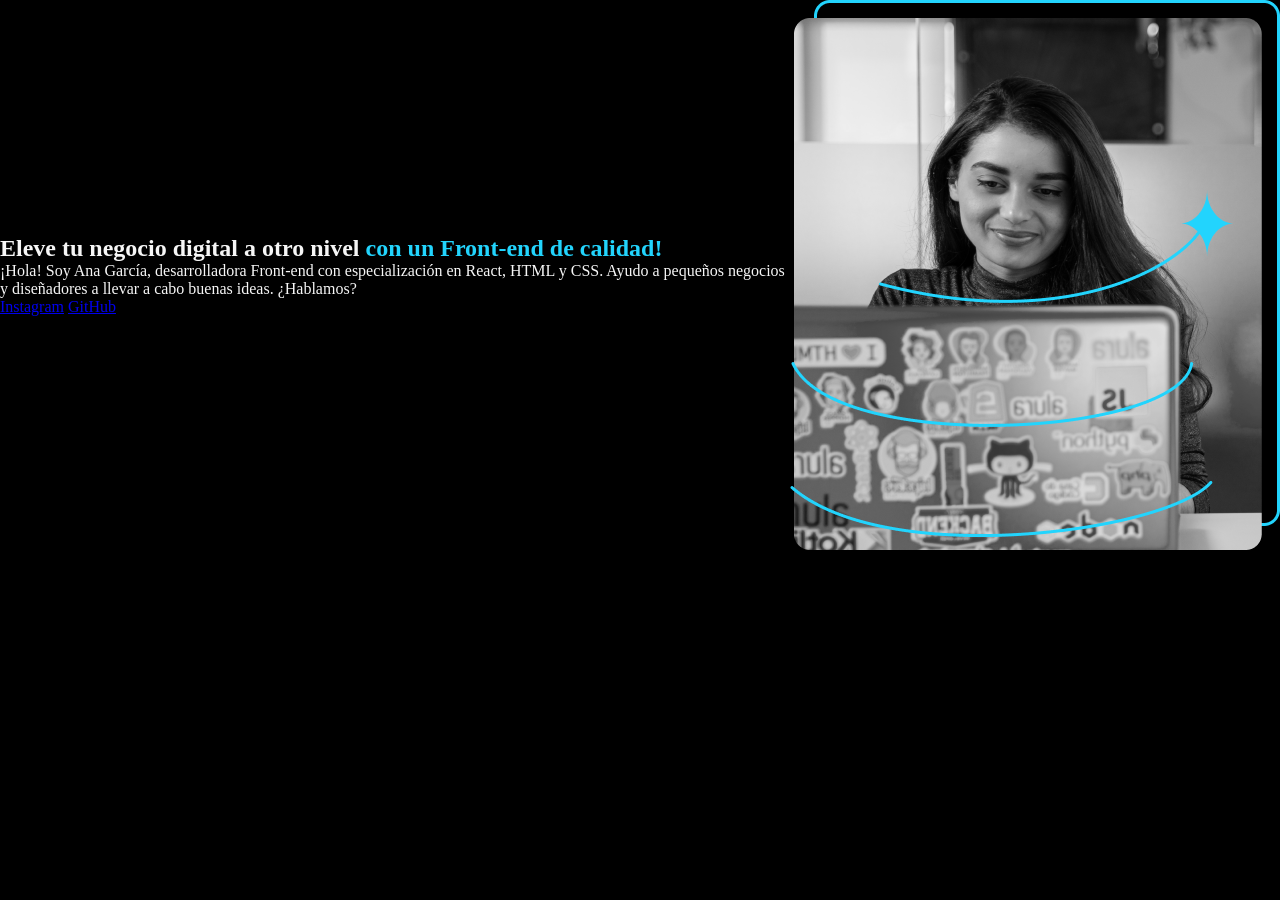
==== index.html @ 63399874 "Actualizando estilos, normalizando" ====
<!DOCTYPE html>
<html lang="es-mx">
<head>
    <meta charset="UTF-8"> 
    <meta http-equiv="X-UA-Compatible" content="IE=edge">
    <meta name="viewport" content="width=device-width, initial-scale=1.0">
    <title>Portafolio</title>
    <link rel="stylesheet" href="style.css">

</head>
<body>
    <header></header>
    <main class="presentacion">
        <section>
            <h1>
                Eleve tu negocio digital a otro nivel 
                <strong class="titulo-destaque">con un Front-end de calidad!
                </strong></h1>
                <p>¡Hola! Soy Ana García, desarrolladora Front-end con
                    especialización en React, HTML y CSS. Ayudo a pequeños
                    negocios y diseñadores a llevar a cabo buenas ideas.
                    ¿Hablamos?

                </p>
                <a href="https://instagram.com/">Instagram</a>
                <a href="https://github.com/">GitHub</a>
        </section>
            <img src="Imagem.png" alt="Foto de Ana García desarrolando un proyecto">
    </main>
    <footer></footer>
</body>
</html>
---- style.css ----
* {
    padding: 0;
    margin:0;
}

body{
    height: 100vh;
    box-sizing: border-box;
    background-color: #000000;
    color: #F6F6F6;
}


.titulo-destaque {
    color: #22D4FD; ;
}

.presentacion {
    display: flex;
    align-items: center;
}
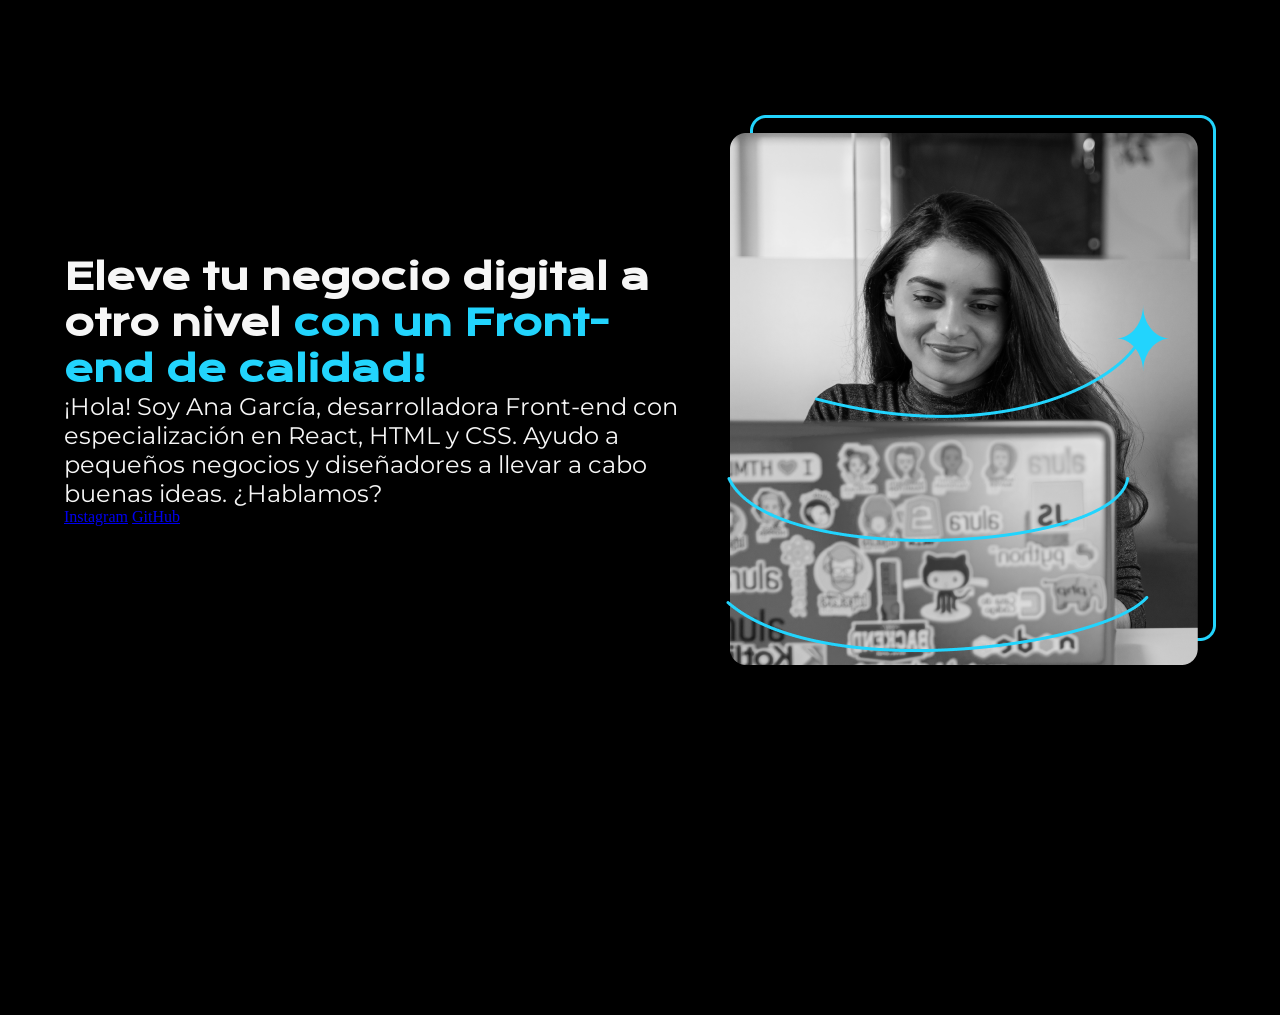
==== commit 622be984: "Agregando fuentes" ====
--- a/index.html
+++ b/index.html
@@ -11,12 +11,12 @@
 <body>
     <header></header>
     <main class="presentacion">
-        <section>
-            <h1>
+        <section class="presentacion__contenido">
+            <h1 class="presentacion__contenido__titulo">
                 Eleve tu negocio digital a otro nivel 
                 <strong class="titulo-destaque">con un Front-end de calidad!
                 </strong></h1>
-                <p>¡Hola! Soy Ana García, desarrolladora Front-end con
+                <p class="presentacion__contenido__texto">¡Hola! Soy Ana García, desarrolladora Front-end con
                     especialización en React, HTML y CSS. Ayudo a pequeños
                     negocios y diseñadores a llevar a cabo buenas ideas.
                     ¿Hablamos?
--- a/style.css
+++ b/style.css
@@ -1,21 +1,39 @@
+@import url("https://fonts.googleapis.com/css2?family=Krona+One&family=Montserrat:ital,wght@0,100..900;1,100..900&display=swap");
+
 * {
-    padding: 0;
-    margin:0;
+  padding: 0;
+  margin: 0;
 }
 
-body{
-    height: 100vh;
-    box-sizing: border-box;
-    background-color: #000000;
-    color: #F6F6F6;
+body {
+  height: 100vh;
+  box-sizing: border-box;
+  background-color: #000000;
+  color: #f6f6f6;
+  padding: 0 5%; 
 }
 
-
 .titulo-destaque {
-    color: #22D4FD; ;
+  color: #22d4fd;
 }
 
 .presentacion {
-    display: flex;
-    align-items: center;
-}+  display: flex;
+  align-items: center;
+  margin: 10% 0;
+  justify-content: space-between;
+}
+
+.presentacion__contenido {
+  width: 615px;
+}
+
+.presentacion__contenido__titulo {
+  font-size: 36px;
+  font-family: 'Krona One', sans-serif;
+}
+
+.presentacion__contenido__texto {
+  font-size: 24px;
+  font-family: 'Montserrat', sans-serif;
+}
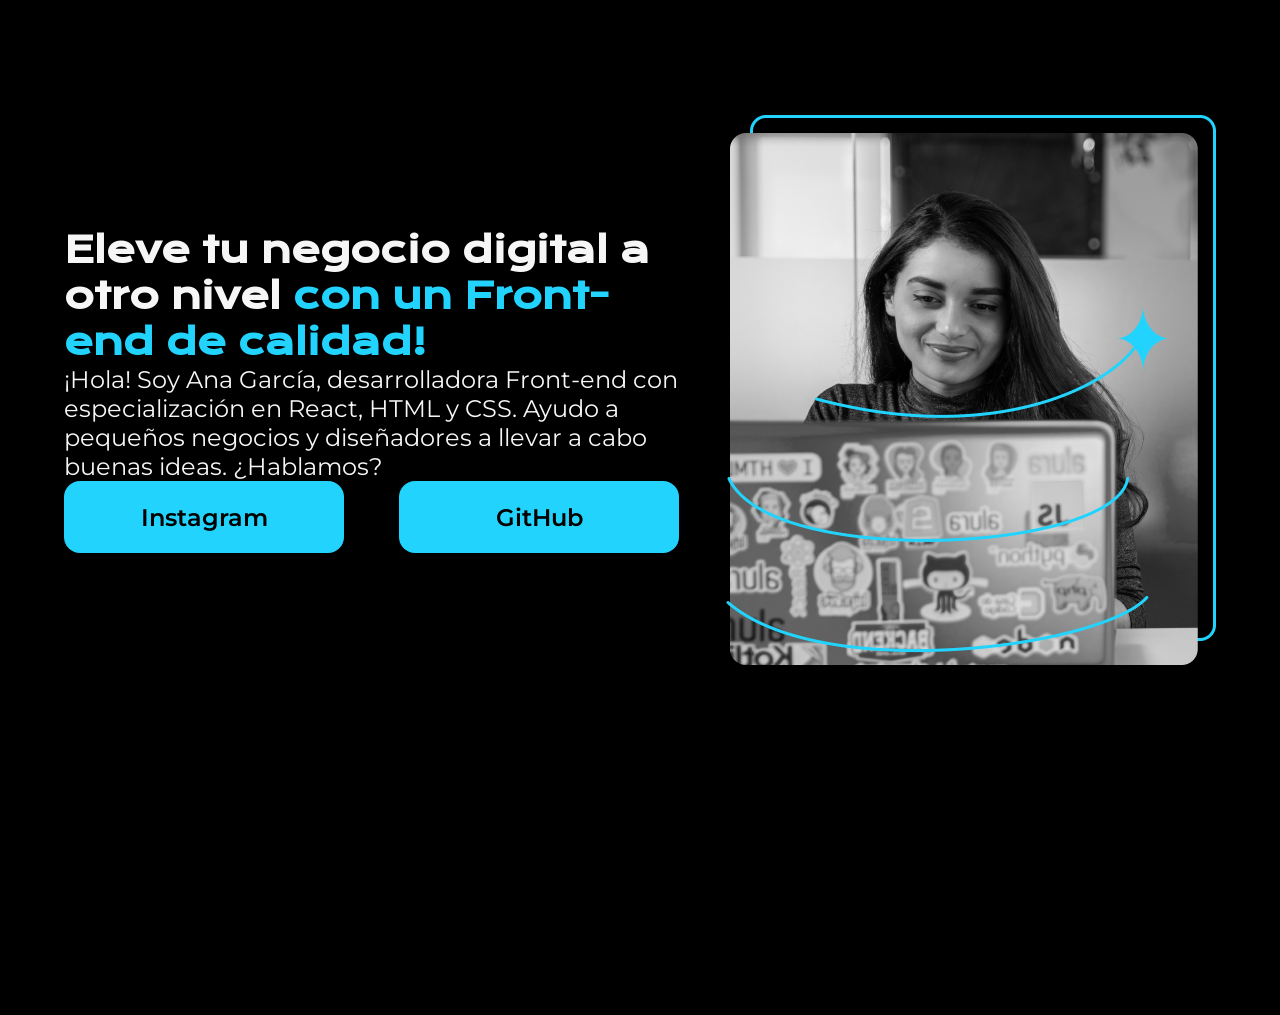
==== commit f4ed9291: "Mejorando botones" ====
--- a/index.html
+++ b/index.html
@@ -1,32 +1,32 @@
 <!DOCTYPE html>
 <html lang="es-mx">
-<head>
-    <meta charset="UTF-8"> 
-    <meta http-equiv="X-UA-Compatible" content="IE=edge">
-    <meta name="viewport" content="width=device-width, initial-scale=1.0">
+  <head>
+    <meta charset="UTF-8" />
+    <meta http-equiv="X-UA-Compatible" content="IE=edge" />
+    <meta name="viewport" content="width=device-width, initial-scale=1.0" />
     <title>Portafolio</title>
-    <link rel="stylesheet" href="style.css">
-
-</head>
-<body>
+    <link rel="stylesheet" href="style.css" />
+  </head>
+  <body>
     <header></header>
     <main class="presentacion">
-        <section class="presentacion__contenido">
-            <h1 class="presentacion__contenido__titulo">
-                Eleve tu negocio digital a otro nivel 
-                <strong class="titulo-destaque">con un Front-end de calidad!
-                </strong></h1>
-                <p class="presentacion__contenido__texto">¡Hola! Soy Ana García, desarrolladora Front-end con
-                    especialización en React, HTML y CSS. Ayudo a pequeños
-                    negocios y diseñadores a llevar a cabo buenas ideas.
-                    ¿Hablamos?
-
-                </p>
-                <a href="https://instagram.com/">Instagram</a>
-                <a href="https://github.com/">GitHub</a>
-        </section>
-            <img src="Imagem.png" alt="Foto de Ana García desarrolando un proyecto">
+      <section class="presentacion__contenido">
+        <h1 class="presentacion__contenido__titulo">
+          Eleve tu negocio digital a otro nivel
+          <strong class="titulo-destaque">con un Front-end de calidad! </strong>
+        </h1>
+        <p class="presentacion__contenido__texto">
+          ¡Hola! Soy Ana García, desarrolladora Front-end con especialización en
+          React, HTML y CSS. Ayudo a pequeños negocios y diseñadores a llevar a
+          cabo buenas ideas. ¿Hablamos?
+        </p>
+        <div class="presentacion__enlaces">
+          <a class="presentacion__enlaces__link" href="https://instagram.com/">Instagram</a>
+          <a class="presentacion__enlaces__link" href="https://github.com/">GitHub</a>
+        </div>
+      </section>
+      <img src="Imagem.png" alt="Foto de Ana García desarrolando un proyecto" />
     </main>
     <footer></footer>
-</body>
-</html>+  </body>
+</html>
--- a/style.css
+++ b/style.css
@@ -37,3 +37,21 @@
   font-size: 24px;
   font-family: 'Montserrat', sans-serif;
 }
+
+.presentacion__enlaces{
+  display: flex;
+  justify-content: space-between;
+}
+
+.presentacion__enlaces__link{
+  width: 280px;
+  background-color: #22d4fd;
+  text-align: center;
+  padding: 21.5px 0;
+  border-radius: 16px;
+  font-family: 'Montserrat', sans-serif;
+  font-size: 24px;
+  font-weight: 600;
+  text-decoration: none;
+  color: #000000;
+}
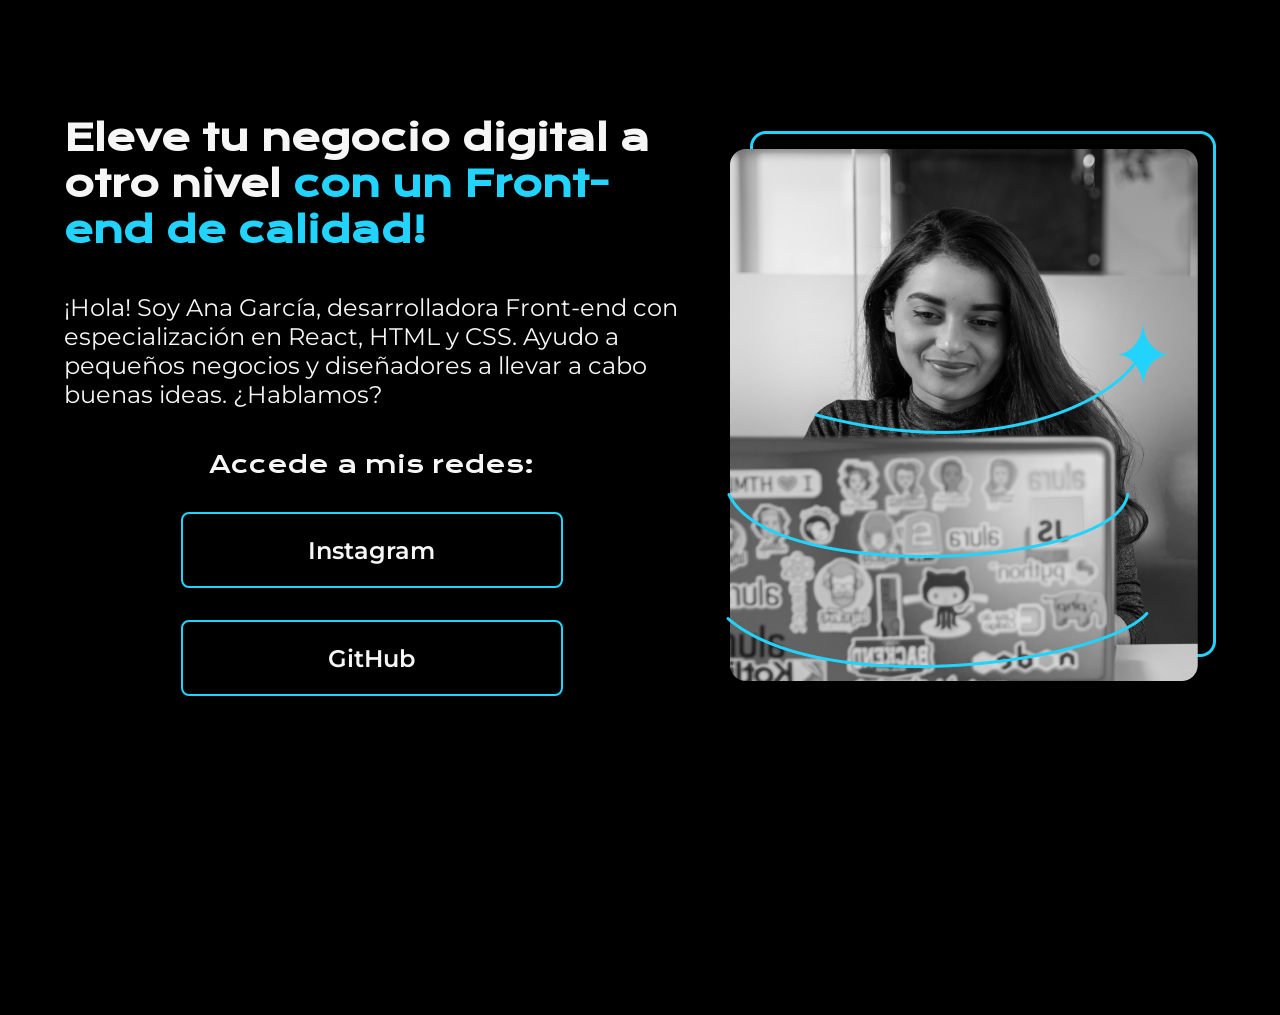
==== commit 9d53912f: "Actualizando diseño" ====
--- a/index.html
+++ b/index.html
@@ -21,6 +21,7 @@
           cabo buenas ideas. ¿Hablamos?
         </p>
         <div class="presentacion__enlaces">
+          <h2 class="presentacion__enlaces__subtitulo">Accede a mis redes: </h2>
           <a class="presentacion__enlaces__link" href="https://instagram.com/">Instagram</a>
           <a class="presentacion__enlaces__link" href="https://github.com/">GitHub</a>
         </div>
--- a/style.css
+++ b/style.css
@@ -26,6 +26,9 @@
 
 .presentacion__contenido {
   width: 615px;
+  display: flex;
+  flex-direction: column;
+  gap: 40px;
 }
 
 .presentacion__contenido__titulo {
@@ -41,17 +44,26 @@
 .presentacion__enlaces{
   display: flex;
   justify-content: space-between;
+  flex-direction: column;
+  align-items: center;
+  gap: 32px;
+}
+
+.presentacion__enlaces__subtitulo{
+  font-family: 'Krona One', sans-serif;
+  font-size: 24px;
+  font-weight: 400;
 }
 
 .presentacion__enlaces__link{
-  width: 280px;
-  background-color: #22d4fd;
+  width: 378px;
   text-align: center;
   padding: 21.5px 0;
-  border-radius: 16px;
+  border-radius: 8px;
   font-family: 'Montserrat', sans-serif;
   font-size: 24px;
   font-weight: 600;
   text-decoration: none;
-  color: #000000;
+  color: #f6f6f6;
+  border: 2px solid #22d4fd;
 }
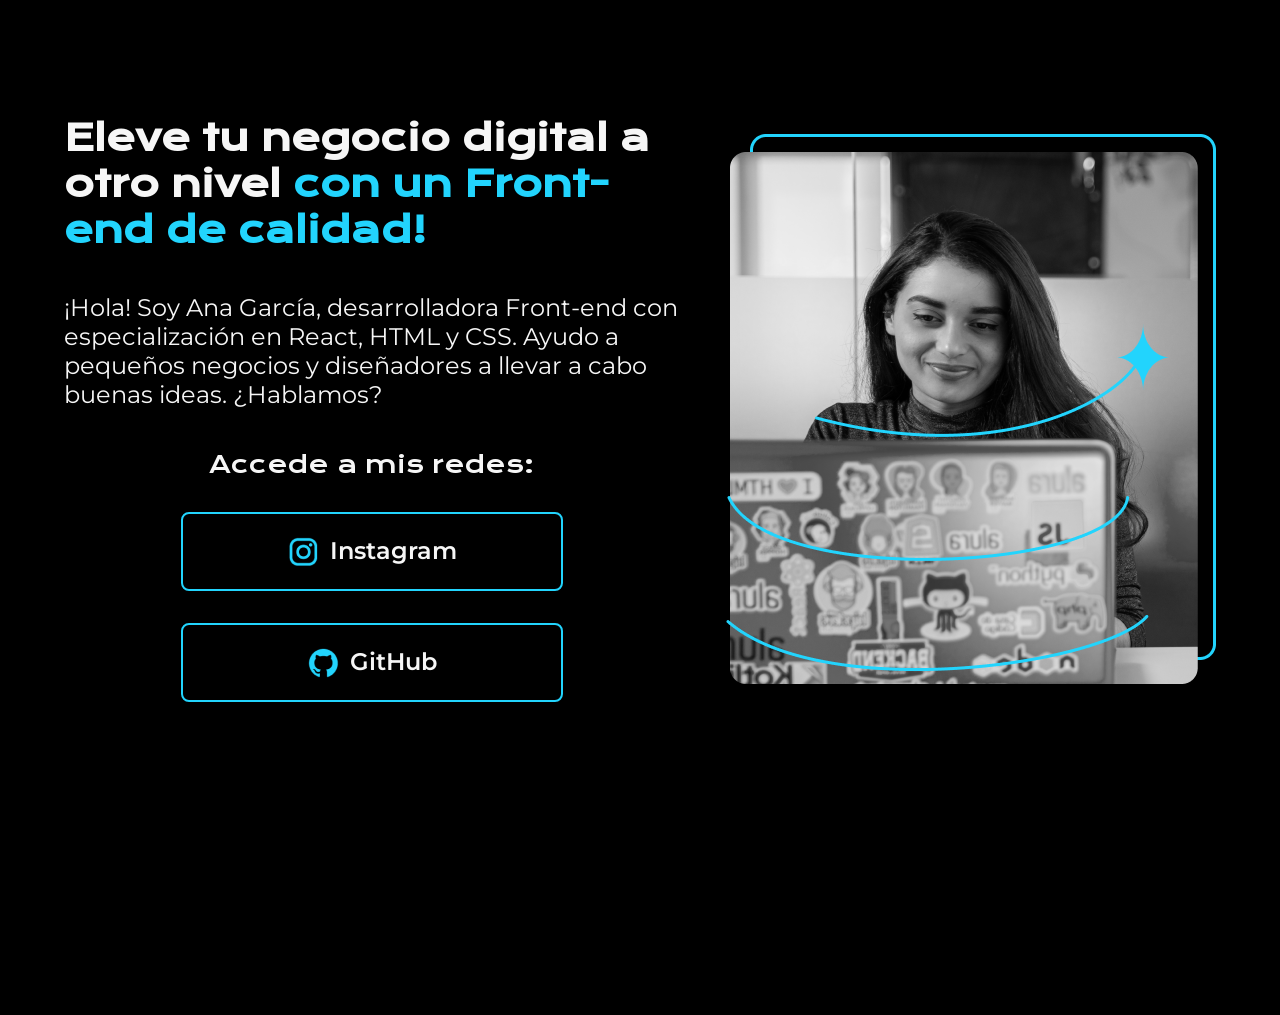
==== commit fd314c79: "Agregando iconos, mejorando botones" ====
--- a/index.html
+++ b/index.html
@@ -22,11 +22,16 @@
         </p>
         <div class="presentacion__enlaces">
           <h2 class="presentacion__enlaces__subtitulo">Accede a mis redes: </h2>
-          <a class="presentacion__enlaces__link" href="https://instagram.com/">Instagram</a>
-          <a class="presentacion__enlaces__link" href="https://github.com/">GitHub</a>
+          <a class="presentacion__enlaces__link" href="https://instagram.com/">
+            <img src="assets/instagram.png" alt="Instagram">
+            Instagram</a>
+          
+          <a class="presentacion__enlaces__link" href="https://github.com/">
+            <img src="assets/github.png" alt="GitHub">
+            GitHub</a>
         </div>
       </section>
-      <img src="Imagem.png" alt="Foto de Ana García desarrolando un proyecto" />
+      <img src="assets/Imagem.png" alt="Foto de Ana García desarrolando un proyecto" />
     </main>
     <footer></footer>
   </body>
--- a/style.css
+++ b/style.css
@@ -66,4 +66,12 @@
   text-decoration: none;
   color: #f6f6f6;
   border: 2px solid #22d4fd;
+  display: flex;
+  justify-content: center;
+  gap: 10px;
 }
+
+.presentacion__enlaces__link:hover{
+  cursor: pointer;
+  background-color: #272727;
+}
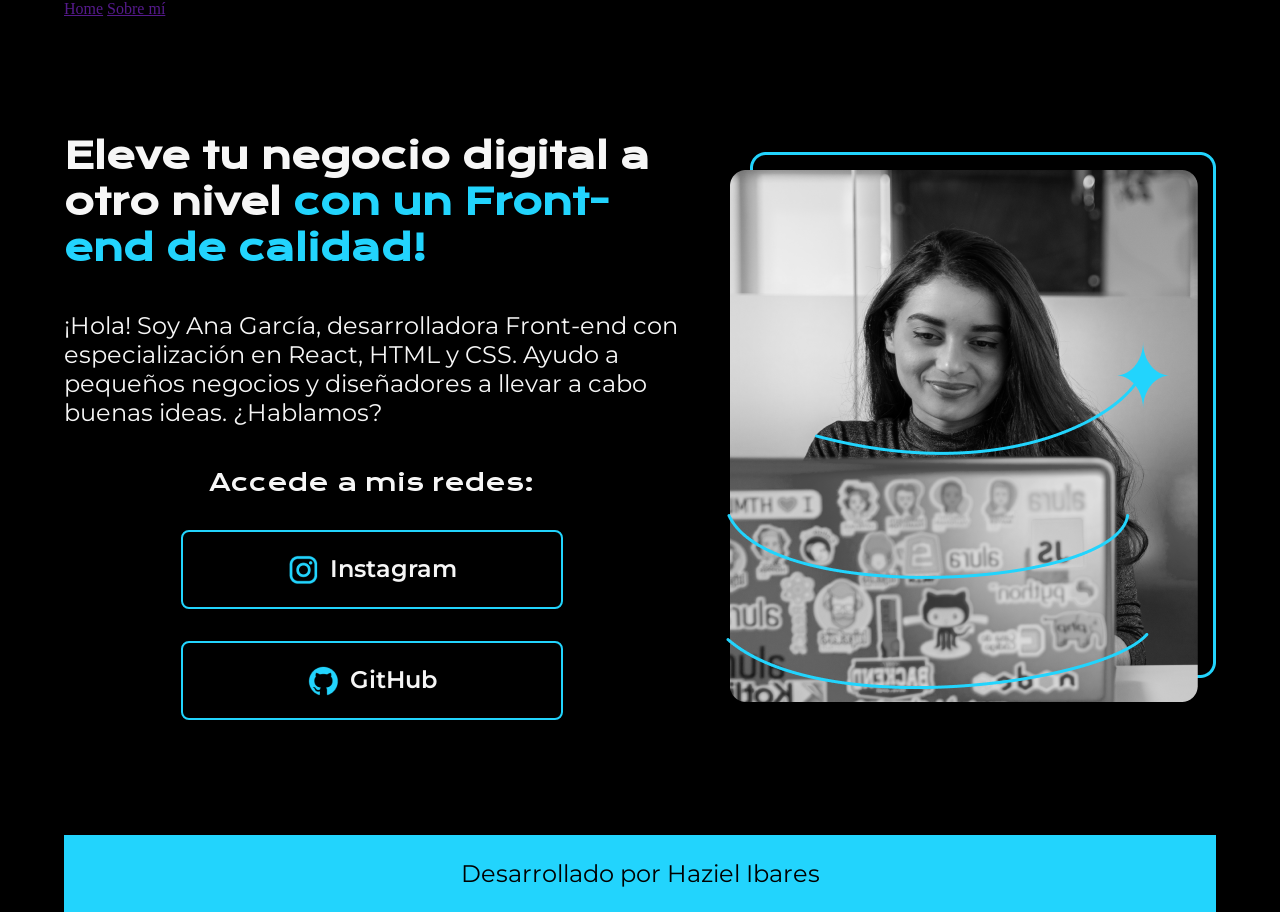
==== commit 31468385: "Agregando header y footer" ====
--- a/index.html
+++ b/index.html
@@ -8,7 +8,12 @@
     <link rel="stylesheet" href="style.css" />
   </head>
   <body>
-    <header></header>
+    <header class="header">
+      <nav class="header__nav">
+        <a class="header__nav__link" href="">Home</a>
+        <a class="header__nav__link" href="">Sobre mí</a>
+      </nav>
+    </header>
     <main class="presentacion">
       <section class="presentacion__contenido">
         <h1 class="presentacion__contenido__titulo">
@@ -33,6 +38,8 @@
       </section>
       <img src="assets/Imagem.png" alt="Foto de Ana García desarrolando un proyecto" />
     </main>
-    <footer></footer>
+    <footer class="footer">
+      <p>Desarrollado por Haziel Ibares</p>
+    </footer>
   </body>
 </html>
--- a/style.css
+++ b/style.css
@@ -6,7 +6,6 @@
 }
 
 body {
-  height: 100vh;
   box-sizing: border-box;
   background-color: #000000;
   color: #f6f6f6;
@@ -75,3 +74,14 @@
   cursor: pointer;
   background-color: #272727;
 }
+
+.footer {
+  background-color: #22d4fd;
+  padding: 24px;
+  color: #000000;
+  text-align: center;
+  font-family: 'Montserrat', sans-serif;
+  font-size: 24px;
+  font-weight: 400;
+}
+
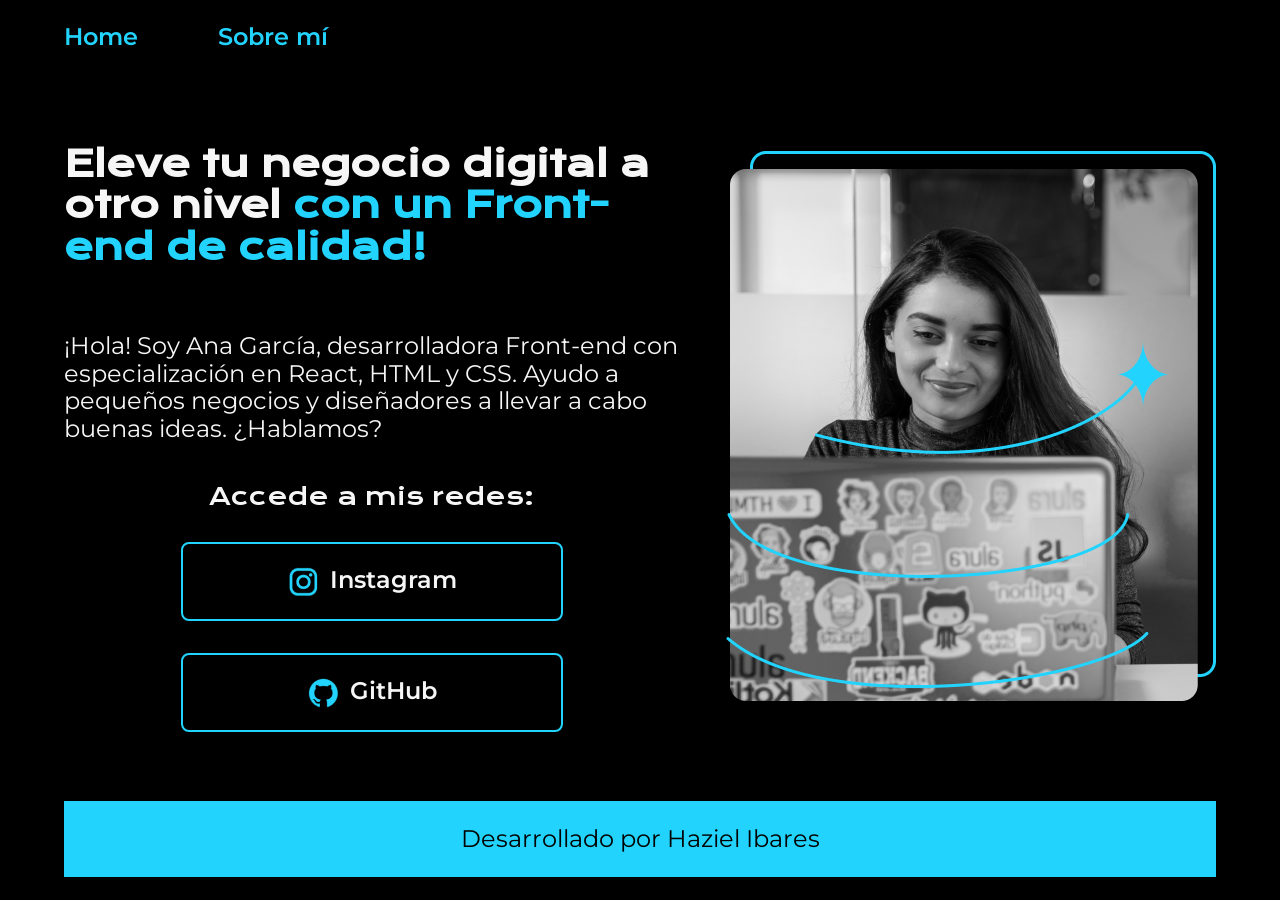
==== commit 45d65654: "Footer y header tewminada, pagina sobre mí agregada" ====
--- a/index.html
+++ b/index.html
@@ -5,13 +5,14 @@
     <meta http-equiv="X-UA-Compatible" content="IE=edge" />
     <meta name="viewport" content="width=device-width, initial-scale=1.0" />
     <title>Portafolio</title>
-    <link rel="stylesheet" href="style.css" />
+    <link rel="stylesheet" href="styles/normalize.css" />
+    <link rel="stylesheet" href="styles/style.css" />
   </head>
   <body>
     <header class="header">
       <nav class="header__nav">
-        <a class="header__nav__link" href="">Home</a>
-        <a class="header__nav__link" href="">Sobre mí</a>
+        <a class="header__nav__link" href="index.html">Home</a>
+        <a class="header__nav__link" href="about.html">Sobre mí</a>
       </nav>
     </header>
     <main class="presentacion">
--- a/styles/style.css
+++ b/styles/style.css
@@ -0,0 +1,104 @@
+@import url("https://fonts.googleapis.com/css2?family=Krona+One&family=Montserrat:ital,wght@0,100..900;1,100..900&display=swap");
+
+* {
+  padding: 0;
+  margin: 0;
+}
+
+body {
+  box-sizing: border-box;
+  background-color: #000000;
+  color: #f6f6f6;
+  padding: 0 5%; 
+}
+
+.header{
+  padding: 2% 0 0 0;
+}
+
+.header__nav{
+  display: flex;
+  gap: 80px;
+}
+
+.header__nav__link{
+  font-family: 'Montserrat', sans-serif;
+  font-size: 24px;
+  font-weight: 600;
+  text-decoration: none;
+  color: #22d4fd;
+}
+
+.presentacion {
+  display: flex;
+  align-items: center;
+  padding: 6% 0;
+  justify-content: space-between;
+}
+
+.presentacion__contenido {
+  width: 615px;
+  display: flex;
+  flex-direction: column;
+  gap: 40px;
+}
+
+.presentacion__contenido__titulo {
+  font-size: 36px;
+  font-family: 'Krona One', sans-serif;
+}
+
+.titulo-destaque {
+  color: #22d4fd;
+}
+
+.presentacion__contenido__texto {
+  font-size: 24px;
+  font-family: 'Montserrat', sans-serif;
+}
+
+.presentacion__enlaces{
+  display: flex;
+  justify-content: space-between;
+  flex-direction: column;
+  align-items: center;
+  gap: 32px;
+}
+
+.presentacion__enlaces__subtitulo{
+  font-family: 'Krona One', sans-serif;
+  font-size: 24px;
+  font-weight: 400;
+}
+
+.presentacion__enlaces__link{
+  width: 378px;
+  text-align: center;
+  padding: 21.5px 0;
+  border-radius: 8px;
+  font-family: 'Montserrat', sans-serif;
+  font-size: 24px;
+  font-weight: 600;
+  text-decoration: none;
+  color: #f6f6f6;
+  border: 2px solid #22d4fd;
+  display: flex;
+  justify-content: center;
+  gap: 10px;
+}
+
+.presentacion__enlaces__link:hover{
+  cursor: pointer;
+  background-color: #272727;
+}
+
+.footer {
+  background-color: #22d4fd;
+  padding: 24px;
+  color: #000000;
+  text-align: center;
+  font-family: 'Montserrat', sans-serif;
+  font-size: 24px;
+  font-weight: 400;
+}
+
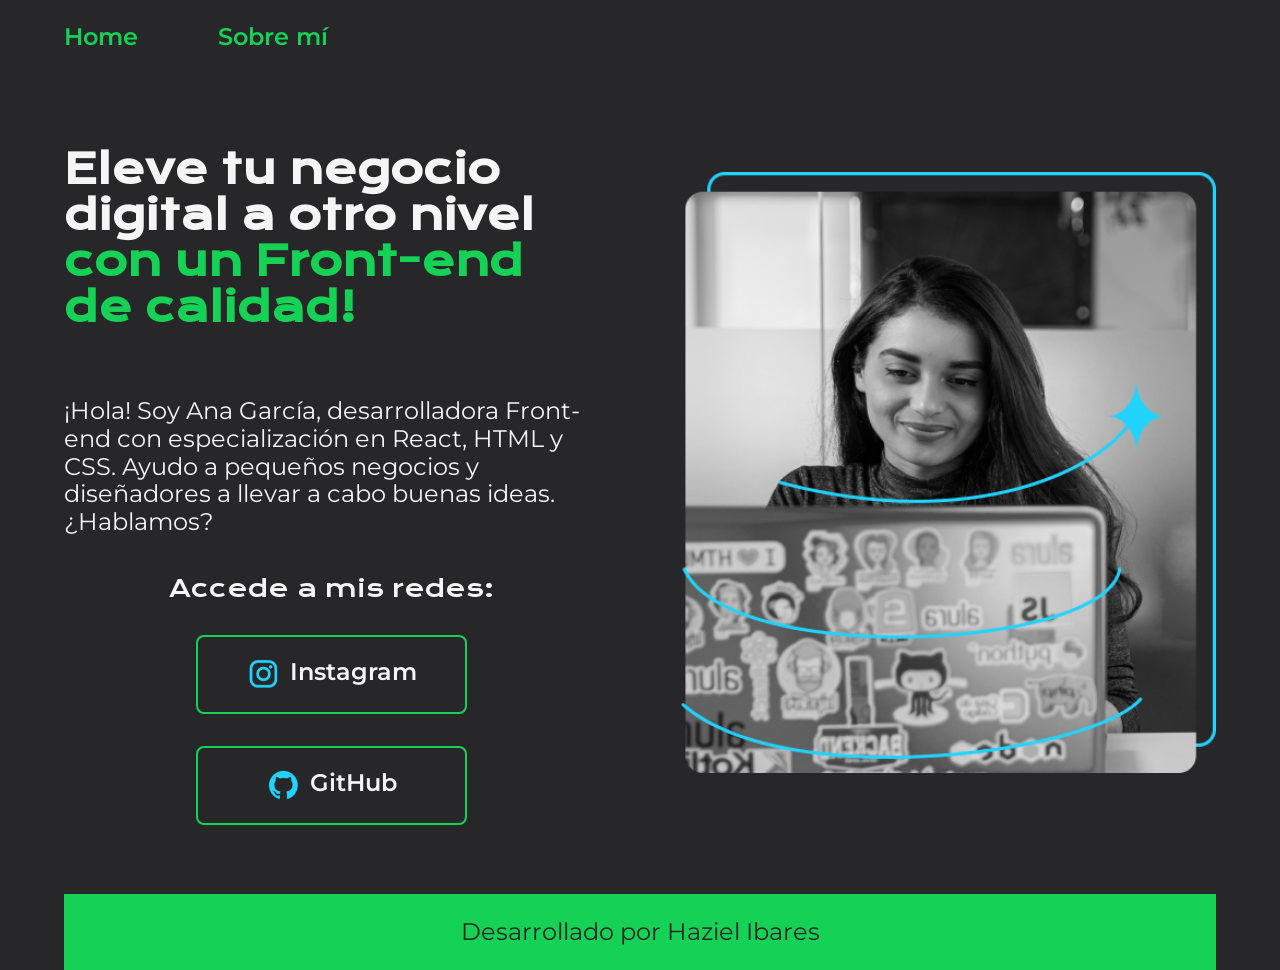
==== commit 90b0849b: "Agregando responsive a imagen, texto y botones" ====
--- a/index.html
+++ b/index.html
@@ -27,17 +27,23 @@
           cabo buenas ideas. ¿Hablamos?
         </p>
         <div class="presentacion__enlaces">
-          <h2 class="presentacion__enlaces__subtitulo">Accede a mis redes: </h2>
+          <h2 class="presentacion__enlaces__subtitulo">Accede a mis redes:</h2>
           <a class="presentacion__enlaces__link" href="https://instagram.com/">
-            <img src="assets/instagram.png" alt="Instagram">
-            Instagram</a>
-          
+            <img src="assets/instagram.png" alt="Instagram" />
+            Instagram</a
+          >
+
           <a class="presentacion__enlaces__link" href="https://github.com/">
-            <img src="assets/github.png" alt="GitHub">
-            GitHub</a>
+            <img src="assets/github.png" alt="GitHub" />
+            GitHub</a
+          >
         </div>
       </section>
-      <img src="assets/Imagem.png" alt="Foto de Ana García desarrolando un proyecto" />
+      <img
+        class="presentacion__imagen"
+        src="assets/Imagem.png"
+        alt="Foto de Ana García desarrolando un proyecto"
+      />
     </main>
     <footer class="footer">
       <p>Desarrollado por Haziel Ibares</p>
--- a/styles/style.css
+++ b/styles/style.css
@@ -1,4 +1,13 @@
 @import url("https://fonts.googleapis.com/css2?family=Krona+One&family=Montserrat:ital,wght@0,100..900;1,100..900&display=swap");
+
+:root{
+  --color-primario: #27272A;
+  --color-secundario: #F5F5F5;
+  --color-terciario: #15D155;
+  --color-cover: #272727;
+  --fuente-primaria: 'Montserrat', sans-serif;
+  --fuente-secundaria: 'Krona One', sans-serif;
+}
 
 * {
   padding: 0;
@@ -7,8 +16,8 @@
 
 body {
   box-sizing: border-box;
-  background-color: #000000;
-  color: #f6f6f6;
+  background-color: var(--color-primario);
+  color: var(--color-secundario);
   padding: 0 5%; 
 }
 
@@ -22,11 +31,11 @@
 }
 
 .header__nav__link{
-  font-family: 'Montserrat', sans-serif;
-  font-size: 24px;
+  font-family: var(--fuente-primaria);
+  font-size: 1.5rem;
   font-weight: 600;
   text-decoration: none;
-  color: #22d4fd;
+  color: var(--color-terciario);
 }
 
 .presentacion {
@@ -34,27 +43,28 @@
   align-items: center;
   padding: 6% 0;
   justify-content: space-between;
+  gap: 82px;
 }
 
 .presentacion__contenido {
-  width: 615px;
+  width: 50%;
   display: flex;
   flex-direction: column;
   gap: 40px;
 }
 
 .presentacion__contenido__titulo {
-  font-size: 36px;
-  font-family: 'Krona One', sans-serif;
+  font-size: 2.5rem;
+  font-family: var(--fuente-secundaria);
 }
 
 .titulo-destaque {
-  color: #22d4fd;
+  color: var(--color-terciario);
 }
 
 .presentacion__contenido__texto {
-  font-size: 24px;
-  font-family: 'Montserrat', sans-serif;
+  font-size: 1.5rem;
+  font-family: var(--fuente-primaria);
 }
 
 .presentacion__enlaces{
@@ -66,22 +76,22 @@
 }
 
 .presentacion__enlaces__subtitulo{
-  font-family: 'Krona One', sans-serif;
-  font-size: 24px;
+  font-family: var(--fuente-secundaria);
+  font-size: 1.5rem;
   font-weight: 400;
 }
 
 .presentacion__enlaces__link{
-  width: 378px;
+  width: 50%;
   text-align: center;
   padding: 21.5px 0;
   border-radius: 8px;
-  font-family: 'Montserrat', sans-serif;
-  font-size: 24px;
+  font-family: var(--fuente-primaria);
+  font-size: 1.5rem;
   font-weight: 600;
   text-decoration: none;
-  color: #f6f6f6;
-  border: 2px solid #22d4fd;
+  color: var(--color-secundario);
+  border: 2px solid var(--color-terciario);
   display: flex;
   justify-content: center;
   gap: 10px;
@@ -89,16 +99,20 @@
 
 .presentacion__enlaces__link:hover{
   cursor: pointer;
-  background-color: #272727;
+  background-color: var(--color-cover);
+}
+
+.presentacion__imagen{
+  width: 50%;
 }
 
 .footer {
-  background-color: #22d4fd;
+  background-color: var(--color-terciario);
   padding: 24px;
-  color: #000000;
+  color: var(--color-primario);
   text-align: center;
-  font-family: 'Montserrat', sans-serif;
-  font-size: 24px;
+  font-family: var(--fuente-primaria);
+  font-size: 1.5rem;
   font-weight: 400;
 }
 
